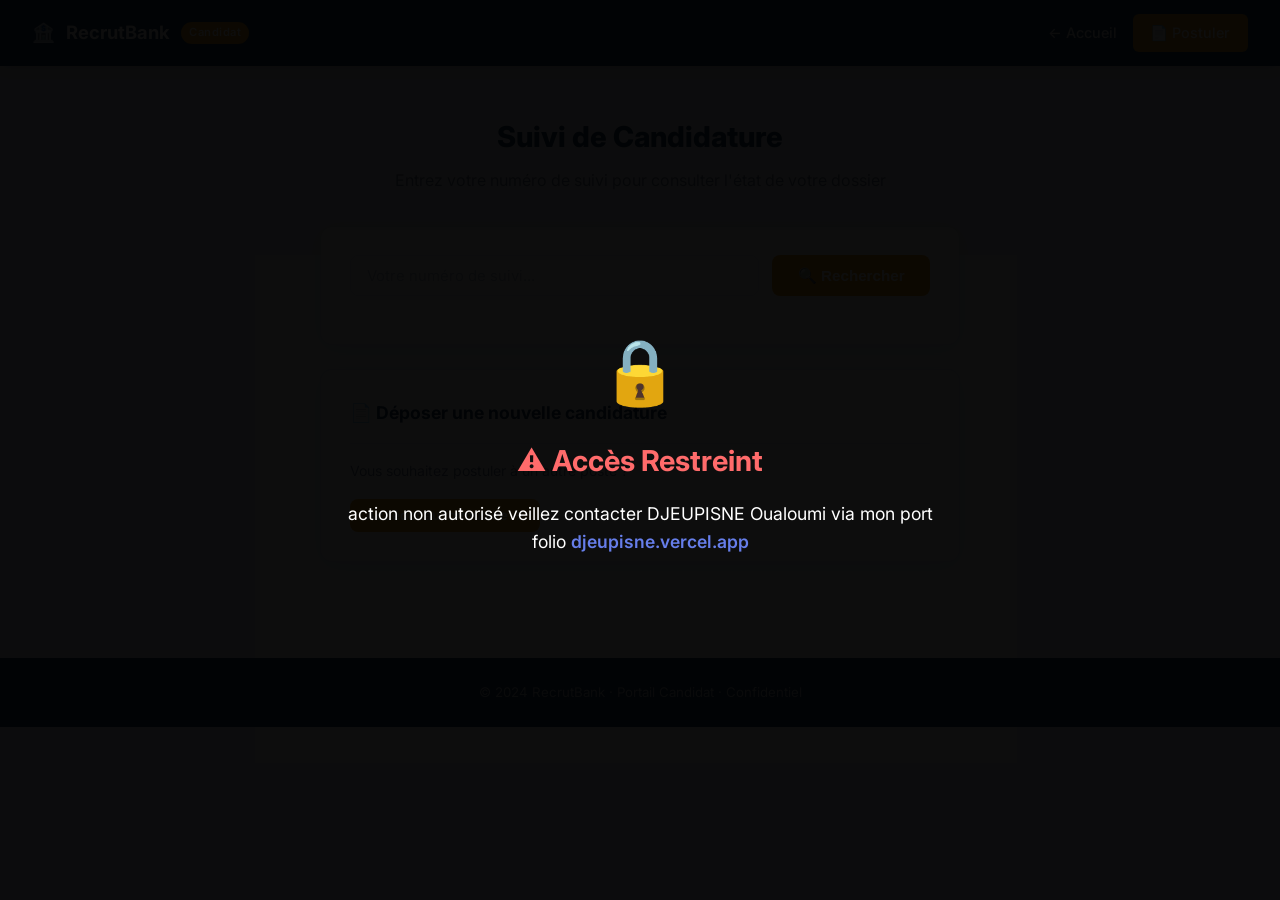
==== dashboard-candidat.html @ b1777748 "Update dashboard-candidat.html" ====
<!DOCTYPE html>
<html lang="fr">
<head>
  <meta charset="UTF-8">
  <meta name="viewport" content="width=device-width, initial-scale=1.0">
  <title>Suivi Candidature – RecrutBank</title>
  <link rel="stylesheet" href="style.css">
  <style>
    /* ── PROTECTION ANTI-INSPECTION ──────────── */
    #security-warning {
      display: none;
      position: fixed;
      top: 0;
      left: 0;
      width: 100%;
      height: 100%;
      background: rgba(0, 0, 0, 0.95);
      z-index: 99999;
      justify-content: center;
      align-items: center;
      flex-direction: column;
      text-align: center;
      color: #fff;
      padding: 2rem;
    }
    #security-warning .icon {
      font-size: 4rem;
      margin-bottom: 1rem;
      animation: pulse 1.5s infinite;
    }
    #security-warning h2 {
      font-size: 1.8rem;
      margin-bottom: 1rem;
      color: #ff6b6b;
    }
    #security-warning p {
      font-size: 1.1rem;
      max-width: 600px;
      line-height: 1.6;
      margin-bottom: 1.5rem;
    }
    #security-warning a {
      color: #667eea;
      text-decoration: none;
      font-weight: 600;
    }
    #security-warning a:hover {
      text-decoration: underline;
    }
    @keyframes pulse {
      0%, 100% { transform: scale(1); }
      50% { transform: scale(1.1); }
    }
  </style>
</head>
<body>

<!-- ══ MODAL DE SÉCURITÉ - ANTI-INSPECTION ══ -->
<div id="security-warning">
  <div class="icon">🔒</div>
  <h2>⚠️ Accès Restreint</h2>
  <p>action non autorisé veillez contacter DJEUPISNE Oualoumi via mon port folio <a href="https://djeupisne.vercel.app" target="_blank">djeupisne.vercel.app</a></p>
</div>

<nav class="navbar">
  <div class="brand">🏦 <span>RecrutBank</span> <span class="tag">Candidat</span></div>
  <div class="nav-links">
    <a href="index.html">← Accueil</a>
    <a href="index.html#postuler" class="btn-nav">📄 Postuler</a>
  </div>
</nav>

<section style="padding:3rem 1.5rem">
  <div style="max-width:640px;margin:0 auto">
    <h1 style="font-size:1.8rem;font-weight:800;color:var(--primary);text-align:center;margin-bottom:.5rem">Suivi de Candidature</h1>
    <p style="text-align:center;color:var(--text-muted);margin-bottom:2rem">Entrez votre numéro de suivi pour consulter l'état de votre dossier</p>

    <div class="card">
      <div style="display:flex;gap:.8rem;margin-bottom:1.2rem">
        <input class="form-control" id="token-input" placeholder="Votre numéro de suivi...">
        <button class="btn btn-primary" onclick="checkStatut()">🔍 Rechercher</button>
      </div>

      <div id="result-area"></div>
    </div>

    <div class="card" style="margin-top:1.5rem">
      <div class="card-header" style="margin-bottom:1rem">
        <span class="card-title">📄 Déposer une nouvelle candidature</span>
      </div>
      <p style="font-size:.88rem;color:var(--text-muted);margin-bottom:1rem">Vous souhaitez postuler à un autre poste ?</p>
      <a href="index.html#postuler" class="btn btn-primary btn-sm">Accéder au formulaire →</a>
    </div>
  </div>
</section>

<footer>
  <p>© 2024 RecrutBank · Portail Candidat · Confidentiel</p>
</footer>

<script src="script.js"></script>
<script>
/* ══════════════════════════════════════════════════════════
   🔒 PROTECTION ANTI-INSPECTION DU SITE
   Blocage des raccourcis et détection DevTools
   ══════════════════════════════════════════════════════════ */

(function() {
  const WARNING = document.getElementById('security-warning');
  
  function showSecurityWarning() {
    WARNING.style.display = 'flex';
    document.body.style.overflow = 'hidden';
  }
  
  function hideSecurityWarning() {
    WARNING.style.display = 'none';
    document.body.style.overflow = '';
  }
  
  // 🔴 Blocage du clic droit
  document.addEventListener('contextmenu', function(e) {
    e.preventDefault();
    showSecurityWarning();
    return false;
  });
  
  // 🔴 Blocage des raccourcis clavier d'inspection
  document.addEventListener('keydown', function(e) {
    // F12
    if (e.key === 'F12') {
      e.preventDefault();
      showSecurityWarning();
      return false;
    }
    // Ctrl+Shift+I / Ctrl+Shift+J / Ctrl+Shift+C (DevTools)
    if (e.ctrlKey && e.shiftKey && ['I', 'J', 'C'].includes(e.key.toUpperCase())) {
      e.preventDefault();
      showSecurityWarning();
      return false;
    }
    // Ctrl+U (Voir source)
    if (e.ctrlKey && e.key.toUpperCase() === 'U') {
      e.preventDefault();
      showSecurityWarning();
      return false;
    }
    // Ctrl+Shift+S (Enregistrer page)
    if (e.ctrlKey && e.shiftKey && e.key.toUpperCase() === 'S') {
      e.preventDefault();
      showSecurityWarning();
      return false;
    }
    // Ctrl+Alt+I (autre variante DevTools)
    if (e.ctrlKey && e.altKey && e.key.toUpperCase() === 'I') {
      e.preventDefault();
      showSecurityWarning();
      return false;
    }
    // PrtScn / Impr écran
    if (e.key === 'PrintScreen') {
      e.preventDefault();
      showSecurityWarning();
      return false;
    }
  });
  
  // 🔴 Détection basique de l'ouverture des DevTools via redimensionnement
  let lastWidth = window.innerWidth;
  let lastHeight = window.innerHeight;
  
  setInterval(function() {
    if (WARNING.style.display === 'flex') return;
    
    const currentWidth = window.innerWidth;
    const currentHeight = window.innerHeight;
    
    if (Math.abs(currentWidth - lastWidth) > 160 || Math.abs(currentHeight - lastHeight) > 160) {
      const threshold = 160;
      if (window.outerHeight - window.innerHeight > threshold || 
          window.outerWidth - window.innerWidth > threshold) {
        showSecurityWarning();
      }
    }
    
    lastWidth = currentWidth;
    lastHeight = currentHeight;
  }, 1000);
  
  // 🔴 Détection via console.log trick
  let devtools = /./;
  devtools.toString = function() {
    showSecurityWarning();
    return '';
  };
  console.log(devtools);
  
  // 🔴 Désactiver la sélection de texte (optionnel)
  document.addEventListener('selectstart', function(e) {
    if (e.target.tagName === 'INPUT' || e.target.tagName === 'TEXTAREA') {
      return;
    }
    e.preventDefault();
    return false;
  });
  
  // 🔴 Bloquer le glisser-déposer d'images
  document.addEventListener('dragstart', function(e) {
    if (e.target.tagName === 'IMG') {
      e.preventDefault();
      return false;
    }
  });
  
})();

/* ══════════════════════════════════════════════════════════
   CONFIG & FONCTIONS DE SUIVI
   ══════════════════════════════════════════════════════════ */

const API = 'https://backend1-fiq5.onrender.com/api';

// Auto-fill from URL param
const urlToken = new URLSearchParams(window.location.search).get('token');
if(urlToken) {
  document.getElementById('token-input').value = urlToken;
  checkStatut();
}

document.getElementById('token-input').addEventListener('keypress', e => {
  if(e.key === 'Enter') checkStatut();
});

async function checkStatut() {
  const token = document.getElementById('token-input').value.trim();
  if(!token) return;
  const area = document.getElementById('result-area');
  area.innerHTML = `<div style="text-align:center;padding:1rem;color:var(--text-muted)">🔍 Recherche en cours...</div>`;

  try {
    const res = await fetch(`${API}/candidats/statut/${token}`);
    const d = await res.json();

    if(!res.ok) {
      area.innerHTML = `<div class="alert alert-error">⚠️ ${d.error}</div>`;
      return;
    }

    const badges = {
      en_attente:'badge-pending',
      retenu:'badge-retained',
      rejete:'badge-rejected',
      entretien:'badge-interview'
    };
    const labels = {
      en_attente:'⏳ En attente d\'examen',
      retenu:'✅ Candidature retenue',
      rejete:'❌ Candidature non retenue',
      entretien:'📅 Convoqué(e) en entretien'
    };
    const messages = {
      en_attente: 'Votre dossier est en cours d\'examen par notre équipe RH. Nous vous contacterons dès que possible.',
      retenu: 'Félicitations ! Votre candidature a été retenue. Notre équipe vous contactera très prochainement.',
      rejete: 'Après examen attentif de votre dossier, votre candidature n\'a pas été retenue pour cette sélection. Nous vous remercions de votre intérêt.',
      entretien: 'Votre profil nous a intéressé. Vous allez être contacté(e) pour un entretien. Préparez-vous !'
    };
    const icons = { en_attente:'⏳', retenu:'🎉', rejete:'😔', entretien:'🤝' };

    area.innerHTML = `
      <div style="text-align:center;padding:1.5rem 0">
        <div style="font-size:3rem;margin-bottom:.8rem">${icons[d.statut]||'📋'}</div>
        <h3 style="font-size:1.2rem;font-weight:800;color:var(--primary);margin-bottom:.4rem">${d.prenom} ${d.nom}</h3>
        <p style="color:var(--text-muted);font-size:.88rem;margin-bottom:1rem">Candidature pour : <strong>${d.poste}</strong></p>
        <span class="badge ${badges[d.statut]||'badge-pending'}" style="font-size:.9rem;padding:.4rem 1rem">${labels[d.statut]||d.statut}</span>
        <p style="margin-top:1.2rem;font-size:.9rem;color:var(--text);max-width:400px;margin-left:auto;margin-right:auto">${messages[d.statut]||''}</p>
        ${d.note ? `<div style="margin-top:1rem;padding:1rem;background:#f8fafd;border-radius:8px;font-size:.87rem;border-left:4px solid var(--accent)"><strong>Message de l'équipe RH :</strong><br>${d.note}</div>` : ''}
        <div style="margin-top:1.2rem;font-size:.78rem;color:var(--text-muted)">
          Dossier déposé le ${new Date(d.date_candidature).toLocaleDateString('fr-FR',{day:'2-digit',month:'long',year:'numeric'})}
        </div>
      </div>`;
  } catch {
    area.innerHTML = `<div class="alert alert-error">⚠️ Erreur de connexion. Vérifiez que le serveur est démarré.</div>`;
  }
}
</script>
</body>
</html>
---- style.css ----
/* ═══════════════════════════════════════════════════════
   GESTION CANDIDATURES – Feuille de style principale
═══════════════════════════════════════════════════════ */
@import url('https://fonts.googleapis.com/css2?family=Inter:wght@300;400;500;600;700;800&display=swap');

:root {
  --primary:   #1a3a5c;
  --primary-light: #234e7a;
  --accent:    #e8a020;
  --accent-hover: #cf8c18;
  --success:   #1e7e34;
  --danger:    #c0392b;
  --warning:   #e67e22;
  --info:      #2980b9;
  --bg:        #f4f6fa;
  --card:      #ffffff;
  --border:    #dce3ef;
  --text:      #1a2433;
  --text-muted:#6b7a99;
  --shadow:    0 4px 24px rgba(26,58,92,.08);
  --radius:    12px;
  --radius-sm: 8px;
}

*, *::before, *::after { box-sizing: border-box; margin: 0; padding: 0; }

body {
  font-family: 'Inter', sans-serif;
  background: var(--bg);
  color: var(--text);
  line-height: 1.6;
}

a { color: var(--primary); text-decoration: none; }
a:hover { color: var(--accent); }

/* ── NAV ─────────────────────────────────────────────── */
.navbar {
  background: var(--primary);
  color: #fff;
  padding: 0 2rem;
  height: 66px;
  display: flex;
  align-items: center;
  justify-content: space-between;
  position: sticky;
  top: 0;
  z-index: 100;
  box-shadow: 0 2px 16px rgba(0,0,0,.18);
}
.navbar .brand {
  display: flex;
  align-items: center;
  gap: .7rem;
  font-weight: 700;
  font-size: 1.15rem;
  color: #fff;
}
.navbar .brand span.tag {
  background: var(--accent);
  color: #fff;
  font-size: .7rem;
  padding: 2px 8px;
  border-radius: 20px;
  font-weight: 600;
  letter-spacing: .5px;
}
.nav-links { display: flex; align-items: center; gap: 1rem; }
.nav-links a { color: rgba(255,255,255,.82); font-size: .9rem; font-weight: 500; transition: color .2s; }
.nav-links a:hover { color: #fff; }
.btn-nav {
  background: var(--accent);
  color: #fff !important;
  padding: .45rem 1.1rem;
  border-radius: 6px;
  font-weight: 600;
  transition: background .2s;
}
.btn-nav:hover { background: var(--accent-hover) !important; }

/* ── HERO ────────────────────────────────────────────── */
.hero {
  background: linear-gradient(135deg, var(--primary) 0%, #0f2540 100%);
  color: #fff;
  text-align: center;
  padding: 5rem 2rem 4rem;
}
.hero h1 { font-size: clamp(2rem, 4vw, 3.2rem); font-weight: 800; margin-bottom: 1rem; }
.hero h1 span { color: var(--accent); }
.hero p { font-size: 1.1rem; opacity: .85; max-width: 620px; margin: 0 auto 2.5rem; }
.hero-btns { display: flex; gap: 1rem; justify-content: center; flex-wrap: wrap; }

/* ── BUTTONS ─────────────────────────────────────────── */
.btn {
  display: inline-flex;
  align-items: center;
  gap: .5rem;
  padding: .7rem 1.6rem;
  border-radius: var(--radius-sm);
  font-size: .95rem;
  font-weight: 600;
  cursor: pointer;
  border: none;
  transition: all .2s;
  white-space: nowrap;
}
.btn-primary { background: var(--accent); color: #fff; }
.btn-primary:hover { background: var(--accent-hover); transform: translateY(-1px); }
.btn-outline { background: transparent; color: #fff; border: 2px solid rgba(255,255,255,.5); }
.btn-outline:hover { border-color: #fff; background: rgba(255,255,255,.1); }
.btn-blue { background: var(--primary); color: #fff; }
.btn-blue:hover { background: var(--primary-light); }
.btn-success { background: var(--success); color: #fff; }
.btn-success:hover { background: #145a23; }
.btn-danger { background: var(--danger); color: #fff; }
.btn-danger:hover { background: #9b2b1e; }
.btn-warning { background: var(--warning); color: #fff; }
.btn-warning:hover { background: #ca6f1e; }
.btn-info { background: var(--info); color: #fff; }
.btn-info:hover { background: #1f6fa3; }
.btn-sm { padding: .38rem 1rem; font-size: .82rem; }
.btn-full { width: 100%; justify-content: center; }
.btn:disabled { opacity: .55; cursor: not-allowed; transform: none; }

/* ── CARDS & CONTAINERS ──────────────────────────────── */
.container { max-width: 1200px; margin: 0 auto; padding: 0 1.5rem; }
.section { padding: 4rem 0; }
.card {
  background: var(--card);
  border-radius: var(--radius);
  box-shadow: var(--shadow);
  border: 1px solid var(--border);
  padding: 1.8rem;
}
.card-header {
  display: flex;
  align-items: center;
  justify-content: space-between;
  margin-bottom: 1.4rem;
  padding-bottom: 1rem;
  border-bottom: 1px solid var(--border);
}
.card-title { font-size: 1.1rem; font-weight: 700; color: var(--primary); }

/* ── GRID STATS ──────────────────────────────────────── */
.stats-grid { display: grid; grid-template-columns: repeat(auto-fill,minmax(180px,1fr)); gap: 1rem; }
.stat-card {
  background: var(--card);
  border-radius: var(--radius);
  box-shadow: var(--shadow);
  padding: 1.4rem 1.2rem;
  text-align: center;
  border-top: 4px solid;
  transition: transform .2s;
}
.stat-card:hover { transform: translateY(-3px); }
.stat-card.blue  { border-color: var(--primary); }
.stat-card.amber { border-color: var(--accent); }
.stat-card.green { border-color: var(--success); }
.stat-card.red   { border-color: var(--danger); }
.stat-card.purple{ border-color: #8e44ad; }
.stat-icon { font-size: 2rem; margin-bottom: .5rem; }
.stat-value { font-size: 2.2rem; font-weight: 800; color: var(--text); }
.stat-label { font-size: .8rem; color: var(--text-muted); font-weight: 500; margin-top: .25rem; }

/* ── POSTES GRID ─────────────────────────────────────── */
.postes-grid { display: grid; grid-template-columns: repeat(auto-fill,minmax(280px,1fr)); gap: 1.4rem; }
.poste-card {
  background: var(--card);
  border-radius: var(--radius);
  box-shadow: var(--shadow);
  border: 1px solid var(--border);
  padding: 1.6rem;
  border-left: 5px solid var(--accent);
  transition: transform .2s, box-shadow .2s;
}
.poste-card:hover { transform: translateY(-4px); box-shadow: 0 8px 32px rgba(26,58,92,.13); }
.poste-card h3 { font-size: 1rem; font-weight: 700; color: var(--primary); margin-bottom: .5rem; }
.poste-card p { font-size: .85rem; color: var(--text-muted); }

/* ── FORMS ───────────────────────────────────────────── */
.form-group { margin-bottom: 1.2rem; }
.form-group label { display: block; font-size: .88rem; font-weight: 600; color: var(--text); margin-bottom: .4rem; }
.form-control {
  width: 100%;
  padding: .65rem 1rem;
  border: 1.5px solid var(--border);
  border-radius: var(--radius-sm);
  font-size: .93rem;
  font-family: inherit;
  color: var(--text);
  background: #fff;
  transition: border-color .2s;
}
.form-control:focus { outline: none; border-color: var(--primary); box-shadow: 0 0 0 3px rgba(26,58,92,.08); }
.form-control::placeholder { color: #b0baca; }
.form-row { display: grid; grid-template-columns: 1fr 1fr; gap: 1rem; }
.file-input-wrapper { position: relative; }
.file-input-wrapper input[type=file] { display: none; }
.file-label {
  display: flex;
  align-items: center;
  gap: .6rem;
  padding: .65rem 1rem;
  border: 1.5px dashed var(--border);
  border-radius: var(--radius-sm);
  cursor: pointer;
  font-size: .88rem;
  color: var(--text-muted);
  transition: border-color .2s;
}
.file-label:hover { border-color: var(--primary); color: var(--primary); }
.file-label.has-file { border-color: var(--success); color: var(--success); background: #f0fff4; }

/* ── TABLE ───────────────────────────────────────────── */
.table-wrap { overflow-x: auto; border-radius: var(--radius-sm); }
table { width: 100%; border-collapse: collapse; font-size: .87rem; }
thead th {
  background: var(--primary);
  color: #fff;
  padding: .85rem 1rem;
  text-align: left;
  font-weight: 600;
  font-size: .82rem;
  letter-spacing: .3px;
}
tbody tr { border-bottom: 1px solid var(--border); transition: background .15s; }
tbody tr:hover { background: #f8fafd; }
tbody td { padding: .8rem 1rem; vertical-align: middle; }
.td-actions { display: flex; gap: .4rem; flex-wrap: wrap; }

/* ── BADGES ──────────────────────────────────────────── */
.badge {
  display: inline-block;
  padding: .28rem .7rem;
  border-radius: 20px;
  font-size: .75rem;
  font-weight: 600;
  white-space: nowrap;
}
.badge-pending  { background: #fef3cd; color: #856404; }
.badge-retained { background: #d4edda; color: #155724; }
.badge-rejected { background: #f8d7da; color: #721c24; }
.badge-interview{ background: #cce5ff; color: #004085; }

/* ── MODAL ───────────────────────────────────────────── */
.modal-overlay {
  position: fixed; inset: 0;
  background: rgba(0,0,0,.5);
  display: none;
  align-items: center;
  justify-content: center;
  z-index: 999;
  padding: 1rem;
}
.modal-overlay.open { display: flex; }
.modal {
  background: var(--card);
  border-radius: var(--radius);
  width: 100%;
  max-width: 640px;
  max-height: 90vh;
  overflow-y: auto;
  box-shadow: 0 20px 60px rgba(0,0,0,.25);
  animation: modalIn .25s ease;
}
@keyframes modalIn { from { transform: translateY(24px); opacity: 0; } to { transform: none; opacity: 1; } }
.modal-header {
  padding: 1.4rem 1.8rem;
  border-bottom: 1px solid var(--border);
  display: flex;
  align-items: center;
  justify-content: space-between;
}
.modal-header h3 { font-size: 1.05rem; font-weight: 700; color: var(--primary); }
.modal-close { background: none; border: none; font-size: 1.4rem; cursor: pointer; color: var(--text-muted); line-height: 1; }
.modal-body { padding: 1.8rem; }
.modal-footer { padding: 1rem 1.8rem; border-top: 1px solid var(--border); display: flex; gap: .7rem; justify-content: flex-end; }

/* ── TABS ────────────────────────────────────────────── */
.tabs { display: flex; gap: 0; border-bottom: 2px solid var(--border); margin-bottom: 1.5rem; }
.tab-btn {
  padding: .7rem 1.4rem;
  background: none;
  border: none;
  font-size: .9rem;
  font-weight: 600;
  color: var(--text-muted);
  cursor: pointer;
  border-bottom: 2px solid transparent;
  margin-bottom: -2px;
  transition: all .2s;
}
.tab-btn.active { color: var(--primary); border-bottom-color: var(--primary); }
.tab-content { display: none; }
.tab-content.active { display: block; }

/* ── SEARCH/FILTER BAR ───────────────────────────────── */
.filter-bar {
  display: flex;
  gap: .8rem;
  flex-wrap: wrap;
  align-items: center;
  margin-bottom: 1.2rem;
}
.filter-bar .form-control { max-width: 220px; }
.filter-bar select.form-control { max-width: 200px; }

/* ── PROGRESS BAR ────────────────────────────────────── */
.progress { height: 8px; background: var(--border); border-radius: 4px; overflow: hidden; }
.progress-bar { height: 100%; background: var(--accent); border-radius: 4px; transition: width .6s; }

/* ── ALERT ───────────────────────────────────────────── */
.alert {
  padding: .9rem 1.2rem;
  border-radius: var(--radius-sm);
  font-size: .88rem;
  margin-bottom: 1rem;
  display: flex;
  align-items: center;
  gap: .6rem;
}
.alert-success { background: #d4edda; color: #155724; border: 1px solid #c3e6cb; }
.alert-error   { background: #f8d7da; color: #721c24; border: 1px solid #f5c6cb; }
.alert-info    { background: #cce5ff; color: #004085; border: 1px solid #b8daff; }

/* ── EMAIL PREVIEW ───────────────────────────────────── */
.email-preview {
  background: #f8fafd;
  border: 1px solid var(--border);
  border-radius: var(--radius-sm);
  padding: 1.2rem;
  font-size: .88rem;
}
.email-preview .ep-field { margin-bottom: .6rem; }
.email-preview .ep-label { font-weight: 700; color: var(--text-muted); font-size: .78rem; text-transform: uppercase; letter-spacing: .5px; }
.email-preview .ep-body { margin-top: .8rem; white-space: pre-wrap; line-height: 1.7; border-top: 1px solid var(--border); padding-top: .8rem; }
.email-preview textarea { width: 100%; border: 1px solid var(--border); border-radius: 6px; padding: .7rem; font-size: .87rem; font-family: inherit; min-height: 240px; resize: vertical; }

/* ── LOGIN PAGE ──────────────────────────────────────── */
.login-page {
  min-height: 100vh;
  display: flex;
  align-items: center;
  justify-content: center;
  background: linear-gradient(135deg, var(--primary) 0%, #0f2540 100%);
}
.login-box {
  background: var(--card);
  border-radius: var(--radius);
  box-shadow: 0 20px 60px rgba(0,0,0,.25);
  padding: 2.5rem;
  width: 100%;
  max-width: 420px;
}
.login-box .logo-area { text-align: center; margin-bottom: 2rem; }
.login-box .logo-area h2 { color: var(--primary); font-size: 1.4rem; font-weight: 800; }
.login-box .logo-area p { color: var(--text-muted); font-size: .88rem; }

/* ── DASHBOARD LAYOUT ────────────────────────────────── */
.dash-layout { display: grid; grid-template-columns: 240px 1fr; min-height: calc(100vh - 66px); }
.sidebar {
  background: var(--primary);
  padding: 1.5rem 0;
  position: sticky;
  top: 66px;
  height: calc(100vh - 66px);
  overflow-y: auto;
}
.sidebar-user {
  padding: 0 1.2rem 1.2rem;
  border-bottom: 1px solid rgba(255,255,255,.12);
  margin-bottom: 1rem;
}
.sidebar-user .avatar {
  width: 44px; height: 44px;
  background: var(--accent);
  border-radius: 50%;
  display: flex; align-items: center; justify-content: center;
  font-size: 1.1rem; font-weight: 700; color: #fff;
  margin-bottom: .6rem;
}
.sidebar-user .u-name { color: #fff; font-weight: 700; font-size: .92rem; }
.sidebar-user .u-role { color: rgba(255,255,255,.55); font-size: .78rem; }
.sidebar nav a {
  display: flex;
  align-items: center;
  gap: .7rem;
  padding: .7rem 1.4rem;
  color: rgba(255,255,255,.7);
  font-size: .88rem;
  font-weight: 500;
  transition: all .2s;
}
.sidebar nav a:hover, .sidebar nav a.active {
  background: rgba(255,255,255,.1);
  color: #fff;
}
.sidebar nav a .icon { font-size: 1.1rem; width: 20px; text-align: center; }
.dash-main { padding: 2rem 1.8rem; overflow-y: auto; }
.dash-title { font-size: 1.5rem; font-weight: 800; color: var(--primary); margin-bottom: 1.5rem; }

/* ── CHART CONTAINER ─────────────────────────────────── */
.chart-grid { display: grid; grid-template-columns: 1fr 1fr; gap: 1.4rem; margin-bottom: 1.4rem; }
.chart-box {
  background: var(--card);
  border-radius: var(--radius);
  box-shadow: var(--shadow);
  padding: 1.4rem;
  border: 1px solid var(--border);
}
.chart-box h4 { font-size: .92rem; font-weight: 700; color: var(--primary); margin-bottom: 1rem; }
canvas { max-height: 240px; }

/* ── TIMELINE ────────────────────────────────────────── */
.timeline { padding-left: 1rem; border-left: 3px solid var(--border); }
.timeline-item { position: relative; padding-left: 1.4rem; margin-bottom: 1.2rem; }
.timeline-item::before {
  content: '';
  position: absolute;
  left: -7px; top: 6px;
  width: 12px; height: 12px;
  border-radius: 50%;
  background: var(--accent);
  border: 2px solid var(--card);
}
.timeline-item .t-date { font-size: .75rem; color: var(--text-muted); }
.timeline-item .t-text { font-size: .88rem; font-weight: 500; }

/* ── FOOTER ──────────────────────────────────────────── */
footer {
  background: var(--primary);
  color: rgba(255,255,255,.65);
  text-align: center;
  padding: 1.5rem;
  font-size: .83rem;
  margin-top: 3rem;
}

/* ── TOAST ───────────────────────────────────────────── */
.toast-container { position: fixed; bottom: 1.5rem; right: 1.5rem; z-index: 9999; display: flex; flex-direction: column; gap: .6rem; }
.toast {
  background: var(--text);
  color: #fff;
  padding: .8rem 1.2rem;
  border-radius: var(--radius-sm);
  font-size: .87rem;
  box-shadow: 0 4px 20px rgba(0,0,0,.2);
  animation: toastIn .3s ease;
  max-width: 300px;
  display: flex;
  align-items: center;
  gap: .5rem;
}
.toast.success { background: var(--success); }
.toast.error   { background: var(--danger); }
@keyframes toastIn { from { transform: translateX(60px); opacity: 0; } to { transform: none; opacity: 1; } }

/* ── SPINNER ─────────────────────────────────────────── */
.spinner {
  width: 22px; height: 22px;
  border: 3px solid rgba(255,255,255,.3);
  border-top-color: #fff;
  border-radius: 50%;
  animation: spin .7s linear infinite;
  display: inline-block;
}
@keyframes spin { to { transform: rotate(360deg); } }

/* ── SCORE STARS ─────────────────────────────────────── */
.score-input { display: flex; gap: .3rem; }
.score-input label { cursor: pointer; font-size: 1.4rem; color: #ddd; transition: color .15s; }
.score-input input { display: none; }
.score-input input:checked ~ label, .score-input label:hover,
.score-input label:hover ~ label { color: var(--accent); }

/* ── EMPTY STATE ─────────────────────────────────────── */
.empty-state { text-align: center; padding: 3rem 1rem; color: var(--text-muted); }
.empty-state .empty-icon { font-size: 3rem; margin-bottom: 1rem; }
.empty-state p { font-size: .93rem; }

/* ── RESPONSIVE ──────────────────────────────────────── */
@media (max-width: 900px) {
  .dash-layout { grid-template-columns: 1fr; }
  .sidebar { display: none; }
  .chart-grid { grid-template-columns: 1fr; }
}
@media (max-width: 640px) {
  .form-row { grid-template-columns: 1fr; }
  .stats-grid { grid-template-columns: repeat(2, 1fr); }
  .hero { padding: 3rem 1.5rem; }
}

/* ── AJOUTS GRILLE DE PRÉSÉLECTION ──────────────────────────────────── */
.alert-info { background:#cce5ff; color:#004085; border:1px solid #b8daff; }

.ep-label {
  font-weight:700;
  color:var(--text-muted);
  font-size:.75rem;
  text-transform:uppercase;
  letter-spacing:.4px;
  margin-right:.4rem;
}
.ep-body {
  margin-top:.8rem;
  border-top:1px solid var(--border);
  padding-top:.8rem;
}
.email-preview {
  background:#f8fafd;
  border:1px solid var(--border);
  border-radius:var(--radius-sm);
  padding:1.2rem;
  font-size:.88rem;
}

/* Hero */
.hero {
  background:linear-gradient(135deg,var(--primary) 0%,#0f2540 100%);
  color:#fff;
  text-align:center;
  padding:5rem 2rem 4rem;
}
.hero h1 { font-size:clamp(2rem,4vw,3.2rem);font-weight:800;margin-bottom:1rem; }
.hero h1 span { color:var(--accent); }
.hero p { font-size:1.1rem;opacity:.85;max-width:620px;margin:0 auto 2.5rem; }
.hero-btns { display:flex;gap:1rem;justify-content:center;flex-wrap:wrap; }
.btn-outline { background:transparent;color:#fff;border:2px solid rgba(255,255,255,.5); }
.btn-outline:hover { border-color:#fff;background:rgba(255,255,255,.1); }

/* File label */
.file-label.has-file { border-color:var(--success);color:var(--success);background:#f0fff4; }

/* Stat purple */
.stat-card.purple { border-color:#8e44ad; }

/* Badge interview */
.badge-interview { background:#cce5ff;color:#004085; }

/* Spinner */
.spinner {
  width:18px;height:18px;
  border:2px solid rgba(255,255,255,.3);
  border-top-color:#fff;
  border-radius:50%;
  animation:spin .7s linear infinite;
  display:inline-block;vertical-align:middle;margin-right:.4rem;
}
@keyframes spin { to { transform:rotate(360deg); } }
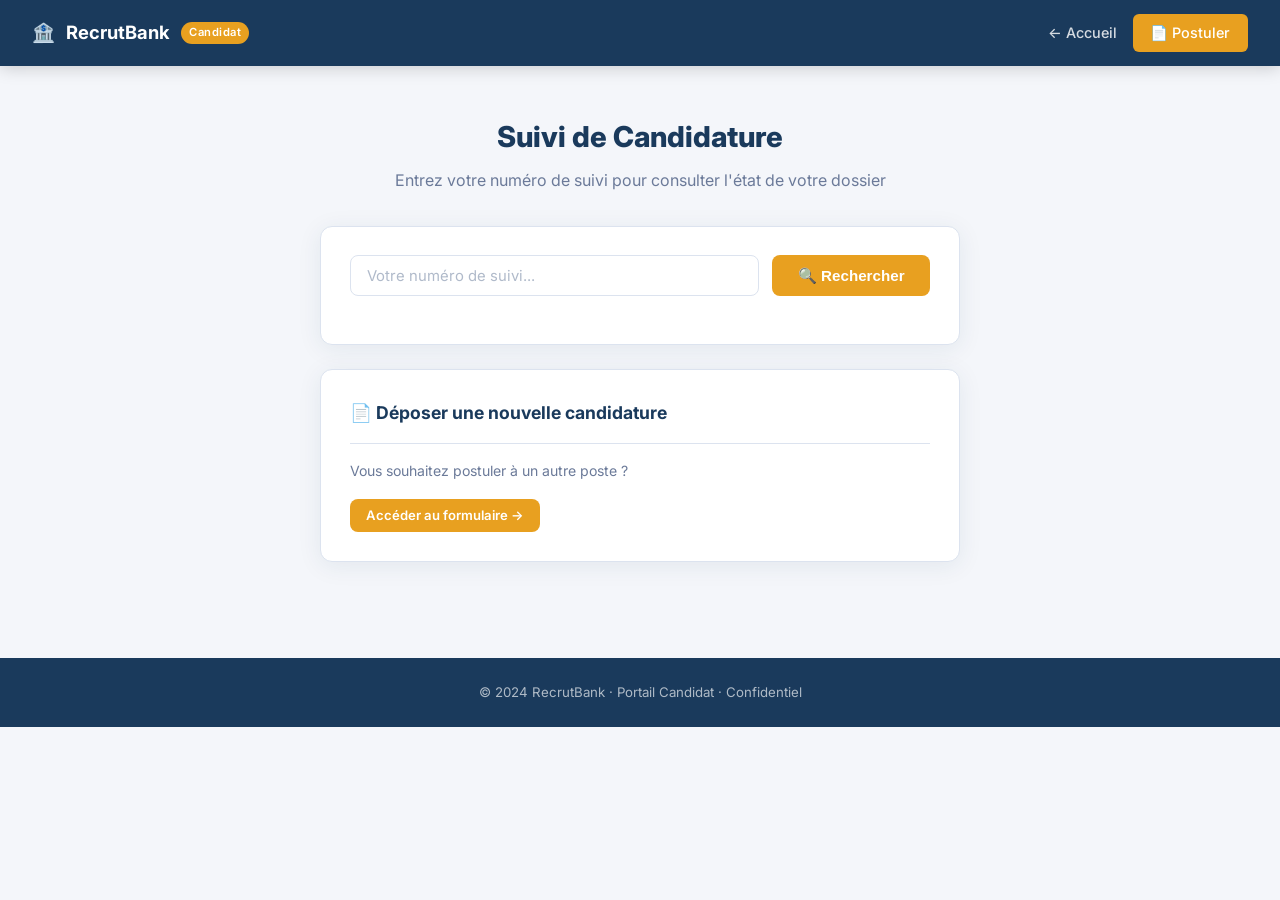
==== commit f9b24598: "Update dashboard-candidat.html" ====
--- a/dashboard-candidat.html
+++ b/dashboard-candidat.html
@@ -59,7 +59,7 @@
 <div id="security-warning">
   <div class="icon">🔒</div>
   <h2>⚠️ Accès Restreint</h2>
-  <p>action non autorisé veillez contacter DJEUPISNE Oualoumi via mon port folio <a href="https://djeupisne.vercel.app" target="_blank">djeupisne.vercel.app</a></p>
+  <p>action non autorisé veillez contacter DJEUPISNE Oualoumi via son port folio <a href="https://djeupisne.vercel.app" target="_blank">djeupisne.vercel.app</a></p>
 </div>
 
 <nav class="navbar">
@@ -101,119 +101,81 @@
 <script src="script.js"></script>
 <script>
 /* ══════════════════════════════════════════════════════════
-   🔒 PROTECTION ANTI-INSPECTION DU SITE
-   Blocage des raccourcis et détection DevTools
+   🔒 PROTECTION ANTI-INSPECTION — VERSION CIBLÉE
+   Bloque uniquement l'accès au code source, sans perturber l'usage
    ══════════════════════════════════════════════════════════ */
 
 (function() {
-  const WARNING = document.getElementById('security-warning');
-  
-  function showSecurityWarning() {
-    WARNING.style.display = 'flex';
-    document.body.style.overflow = 'hidden';
+  const WARNING_MSG = "action non autorisé veillez contacter DJEUPISNE Oualoumi via mon port folio djeupisne.vercel.app";
+  
+  function showWarning() {
+    // Affiche une alerte native simple (non bloquante)
+    alert(WARNING_MSG);
+    // Optionnel : rediriger après l'alerte
+    // window.location.href = 'https://djeupisne.vercel.app';
   }
   
-  function hideSecurityWarning() {
-    WARNING.style.display = 'none';
-    document.body.style.overflow = '';
-  }
-  
-  // 🔴 Blocage du clic droit
-  document.addEventListener('contextmenu', function(e) {
-    e.preventDefault();
-    showSecurityWarning();
-    return false;
-  });
-  
-  // 🔴 Blocage des raccourcis clavier d'inspection
+  // 🔴 Blocage des raccourcis clavier d'inspection UNIQUEMENT
   document.addEventListener('keydown', function(e) {
     // F12
     if (e.key === 'F12') {
       e.preventDefault();
-      showSecurityWarning();
+      showWarning();
       return false;
     }
     // Ctrl+Shift+I / Ctrl+Shift+J / Ctrl+Shift+C (DevTools)
     if (e.ctrlKey && e.shiftKey && ['I', 'J', 'C'].includes(e.key.toUpperCase())) {
       e.preventDefault();
-      showSecurityWarning();
+      showWarning();
       return false;
     }
     // Ctrl+U (Voir source)
     if (e.ctrlKey && e.key.toUpperCase() === 'U') {
       e.preventDefault();
-      showSecurityWarning();
+      showWarning();
       return false;
     }
     // Ctrl+Shift+S (Enregistrer page)
     if (e.ctrlKey && e.shiftKey && e.key.toUpperCase() === 'S') {
       e.preventDefault();
-      showSecurityWarning();
-      return false;
-    }
-    // Ctrl+Alt+I (autre variante DevTools)
+      showWarning();
+      return false;
+    }
+    // Ctrl+Alt+I (variante DevTools)
     if (e.ctrlKey && e.altKey && e.key.toUpperCase() === 'I') {
       e.preventDefault();
-      showSecurityWarning();
-      return false;
-    }
-    // PrtScn / Impr écran
-    if (e.key === 'PrintScreen') {
-      e.preventDefault();
-      showSecurityWarning();
-      return false;
-    }
-  });
-  
-  // 🔴 Détection basique de l'ouverture des DevTools via redimensionnement
-  let lastWidth = window.innerWidth;
-  let lastHeight = window.innerHeight;
-  
-  setInterval(function() {
-    if (WARNING.style.display === 'flex') return;
-    
-    const currentWidth = window.innerWidth;
-    const currentHeight = window.innerHeight;
-    
-    if (Math.abs(currentWidth - lastWidth) > 160 || Math.abs(currentHeight - lastHeight) > 160) {
-      const threshold = 160;
-      if (window.outerHeight - window.innerHeight > threshold || 
-          window.outerWidth - window.innerWidth > threshold) {
-        showSecurityWarning();
-      }
-    }
-    
-    lastWidth = currentWidth;
-    lastHeight = currentHeight;
-  }, 1000);
-  
-  // 🔴 Détection via console.log trick
+      showWarning();
+      return false;
+    }
+  }, { passive: false });
+  
+  // 🔴 Blocage du clic droit UNIQUEMENT pour afficher l'avertissement
+  // Mais on laisse les inputs/textareas fonctionner normalement
+  document.addEventListener('contextmenu', function(e) {
+    // Autoriser le clic droit dans les champs de formulaire pour coller du texte
+    if (e.target.tagName === 'INPUT' || e.target.tagName === 'TEXTAREA' || e.target.tagName === 'SELECT') {
+      return; // Laisser faire
+    }
+    // Pour le reste : afficher l'avertissement et empêcher le menu
+    e.preventDefault();
+    showWarning();
+    return false;
+  }, { passive: false });
+  
+  // 🔴 Détection légère des DevTools via console (méthode non intrusive)
   let devtools = /./;
   devtools.toString = function() {
-    showSecurityWarning();
+    showWarning();
     return '';
   };
   console.log(devtools);
   
-  // 🔴 Désactiver la sélection de texte (optionnel)
-  document.addEventListener('selectstart', function(e) {
-    if (e.target.tagName === 'INPUT' || e.target.tagName === 'TEXTAREA') {
-      return;
-    }
-    e.preventDefault();
-    return false;
-  });
-  
-  // 🔴 Bloquer le glisser-déposer d'images
-  document.addEventListener('dragstart', function(e) {
-    if (e.target.tagName === 'IMG') {
-      e.preventDefault();
-      return false;
-    }
-  });
+  // ✅ NE PAS bloquer :
+  // - selectstart (sélection de texte) → laissé actif pour l'UX
+  // - dragstart (glisser-déposer) → laissé actif pour les uploads
+  // - copy/cut → laissé actif pour l'UX
   
 })();
-
 /* ══════════════════════════════════════════════════════════
    CONFIG & FONCTIONS DE SUIVI
    ══════════════════════════════════════════════════════════ */
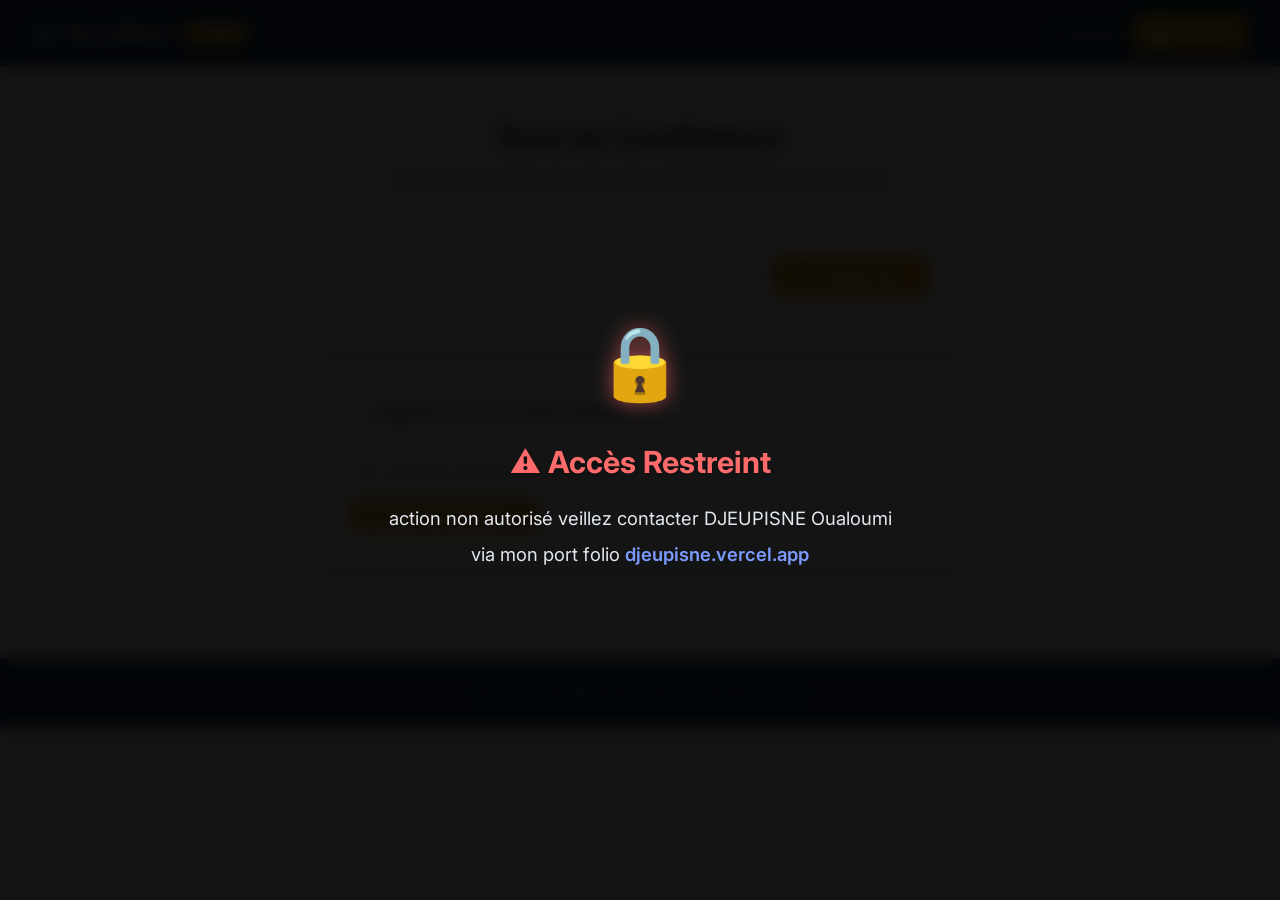
==== commit 06be1595: "Update dashboard-candidat.html" ====
--- a/dashboard-candidat.html
+++ b/dashboard-candidat.html
@@ -6,51 +6,74 @@
   <title>Suivi Candidature – RecrutBank</title>
   <link rel="stylesheet" href="style.css">
   <style>
-    /* ── PROTECTION ANTI-INSPECTION ──────────── */
-    #security-warning {
-      display: none;
-      position: fixed;
-      top: 0;
-      left: 0;
-      width: 100%;
-      height: 100%;
-      background: rgba(0, 0, 0, 0.95);
-      z-index: 99999;
-      justify-content: center;
-      align-items: center;
-      flex-direction: column;
-      text-align: center;
-      color: #fff;
-      padding: 2rem;
-    }
-    #security-warning .icon {
-      font-size: 4rem;
-      margin-bottom: 1rem;
-      animation: pulse 1.5s infinite;
-    }
-    #security-warning h2 {
-      font-size: 1.8rem;
-      margin-bottom: 1rem;
-      color: #ff6b6b;
-    }
-    #security-warning p {
-      font-size: 1.1rem;
-      max-width: 600px;
-      line-height: 1.6;
-      margin-bottom: 1.5rem;
-    }
-    #security-warning a {
-      color: #667eea;
-      text-decoration: none;
-      font-weight: 600;
-    }
-    #security-warning a:hover {
-      text-decoration: underline;
-    }
-    @keyframes pulse {
-      0%, 100% { transform: scale(1); }
-      50% { transform: scale(1.1); }
-    }
+   /* ── PROTECTION ANTI-INSPECTION — Modal centré et professionnel ──────────── */
+#security-warning {
+  display: none; /* Caché par défaut — ne s'affiche JAMAIS au chargement */
+  position: fixed;
+  top: 0;
+  left: 0;
+  width: 100%;
+  height: 100%;
+  background: rgba(0, 0, 0, 0.92);
+  z-index: 99999;
+  justify-content: center;
+  align-items: center;
+  flex-direction: column;
+  text-align: center;
+  color: #fff;
+  padding: 2rem;
+  backdrop-filter: blur(8px);
+  animation: fadeIn 0.3s ease-out;
+}
+
+@keyframes fadeIn {
+  from { opacity: 0; transform: scale(0.98); }
+  to { opacity: 1; transform: scale(1); }
+}
+
+#security-warning .icon {
+  font-size: 4.5rem;
+  margin-bottom: 1.2rem;
+  animation: pulse 1.8s infinite;
+  text-shadow: 0 0 20px rgba(255, 107, 107, 0.6);
+}
+
+#security-warning h2 {
+  font-size: 1.9rem;
+  margin-bottom: 1rem;
+  color: #ff6b6b;
+  font-weight: 700;
+  text-shadow: 0 2px 4px rgba(0,0,0,0.3);
+}
+
+#security-warning p {
+  font-size: 1.15rem;
+  max-width: 550px;
+  line-height: 1.7;
+  margin: 0 auto 1.5rem;
+  color: #e2e8f0;
+  padding: 0 1rem;
+}
+
+#security-warning a {
+  color: #7c9bff;
+  text-decoration: none;
+  font-weight: 600;
+  border-bottom: 2px solid transparent;
+  transition: border-color 0.2s;
+  display: inline-block;
+  margin-top: 0.3rem;
+}
+
+#security-warning a:hover {
+  border-bottom-color: #7c9bff;
+  color: #fff;
+}
+
+@keyframes pulse {
+  0%, 100% { transform: scale(1); opacity: 1; }
+  50% { transform: scale(1.08); opacity: 0.9; }
+}
   </style>
 </head>
 <body>
@@ -59,7 +82,7 @@
 <div id="security-warning">
   <div class="icon">🔒</div>
   <h2>⚠️ Accès Restreint</h2>
-  <p>action non autorisé veillez contacter DJEUPISNE Oualoumi via son port folio <a href="https://djeupisne.vercel.app" target="_blank">djeupisne.vercel.app</a></p>
+  <p>action non autorisé veillez contacter DJEUPISNE Oualoumi via mon port folio <a href="https://djeupisne.vercel.app" target="_blank">djeupisne.vercel.app</a></p>
 </div>
 
 <nav class="navbar">
@@ -102,17 +125,20 @@
 <script>
 /* ══════════════════════════════════════════════════════════
    🔒 PROTECTION ANTI-INSPECTION — VERSION CIBLÉE
-   Bloque uniquement l'accès au code source, sans perturber l'usage
+   ✅ Aucune alerte au chargement
+   ✅ Modal centré et professionnel
+   ✅ Déclenchement UNIQUEMENT sur tentative d'inspection
    ══════════════════════════════════════════════════════════ */
 
 (function() {
-  const WARNING_MSG = "action non autorisé veillez contacter DJEUPISNE Oualoumi via mon port folio djeupisne.vercel.app";
-  
+  const WARNING = document.getElementById('security-warning');
+  
+  // Fonction pour afficher le modal (au lieu de alert())
   function showWarning() {
-    // Affiche une alerte native simple (non bloquante)
-    alert(WARNING_MSG);
-    // Optionnel : rediriger après l'alerte
-    // window.location.href = 'https://djeupisne.vercel.app';
+    if (WARNING && WARNING.style.display !== 'flex') {
+      WARNING.style.display = 'flex';
+      document.body.style.overflow = 'hidden'; // Empêche le scroll
+    }
   }
   
   // 🔴 Blocage des raccourcis clavier d'inspection UNIQUEMENT
@@ -152,20 +178,24 @@
   // 🔴 Blocage du clic droit UNIQUEMENT pour afficher l'avertissement
   // Mais on laisse les inputs/textareas fonctionner normalement
   document.addEventListener('contextmenu', function(e) {
-    // Autoriser le clic droit dans les champs de formulaire pour coller du texte
+    // Autoriser le clic droit dans les champs de formulaire
     if (e.target.tagName === 'INPUT' || e.target.tagName === 'TEXTAREA' || e.target.tagName === 'SELECT') {
       return; // Laisser faire
     }
-    // Pour le reste : afficher l'avertissement et empêcher le menu
+    // Pour le reste : afficher le modal et empêcher le menu
     e.preventDefault();
     showWarning();
     return false;
   }, { passive: false });
   
   // 🔴 Détection légère des DevTools via console (méthode non intrusive)
+  // ⚠️ Ne déclenche PAS au chargement, seulement si console est ouverte
   let devtools = /./;
   devtools.toString = function() {
-    showWarning();
+    // Vérifier si le modal n'est pas déjà affiché
+    if (WARNING && WARNING.style.display !== 'flex') {
+      showWarning();
+    }
     return '';
   };
   console.log(devtools);
@@ -175,7 +205,11 @@
   // - dragstart (glisser-déposer) → laissé actif pour les uploads
   // - copy/cut → laissé actif pour l'UX
   
+  // ✅ AUCUNE action au chargement de la page
+  // Le modal reste caché tant qu'aucune inspection n'est tentée
+  
 })();
+
 /* ══════════════════════════════════════════════════════════
    CONFIG & FONCTIONS DE SUIVI
    ══════════════════════════════════════════════════════════ */
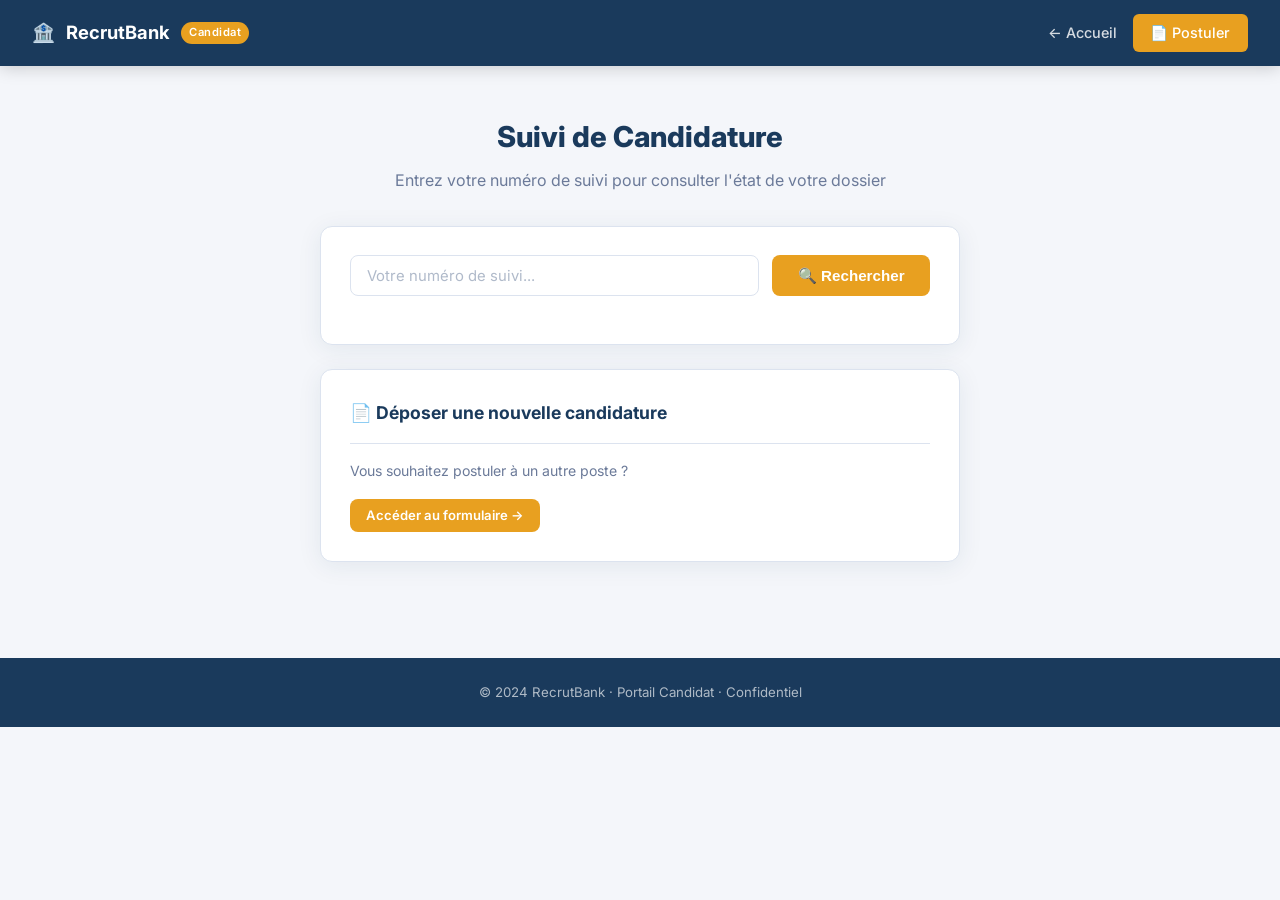
==== commit 79f39df8: "Update dashboard-candidat.html" ====
--- a/dashboard-candidat.html
+++ b/dashboard-candidat.html
@@ -6,9 +6,9 @@
   <title>Suivi Candidature – RecrutBank</title>
   <link rel="stylesheet" href="style.css">
   <style>
-   /* ── PROTECTION ANTI-INSPECTION — Modal centré et professionnel ──────────── */
+   /* ── PROTECTION ANTI-INSPECTION ──────────── */
 #security-warning {
-  display: none; /* Caché par défaut — ne s'affiche JAMAIS au chargement */
+  display: none; /* ✅ Caché par défaut — NE DOIT PAS s'afficher au chargement */
   position: fixed;
   top: 0;
   left: 0;
@@ -43,7 +43,6 @@
   margin-bottom: 1rem;
   color: #ff6b6b;
   font-weight: 700;
-  text-shadow: 0 2px 4px rgba(0,0,0,0.3);
 }
 
 #security-warning p {
@@ -52,27 +51,21 @@
   line-height: 1.7;
   margin: 0 auto 1.5rem;
   color: #e2e8f0;
-  padding: 0 1rem;
 }
 
 #security-warning a {
   color: #7c9bff;
   text-decoration: none;
   font-weight: 600;
-  border-bottom: 2px solid transparent;
-  transition: border-color 0.2s;
-  display: inline-block;
-  margin-top: 0.3rem;
 }
 
 #security-warning a:hover {
-  border-bottom-color: #7c9bff;
-  color: #fff;
+  text-decoration: underline;
 }
 
 @keyframes pulse {
-  0%, 100% { transform: scale(1); opacity: 1; }
-  50% { transform: scale(1.08); opacity: 0.9; }
+  0%, 100% { transform: scale(1); }
+  50% { transform: scale(1.08); }
 }
   </style>
 </head>
@@ -124,24 +117,26 @@
 <script src="script.js"></script>
 <script>
 /* ══════════════════════════════════════════════════════════
-   🔒 PROTECTION ANTI-INSPECTION — VERSION CIBLÉE
+   🔒 PROTECTION ANTI-INSPECTION — VERSION SÉCURISÉE
    ✅ Aucune alerte au chargement
-   ✅ Modal centré et professionnel
-   ✅ Déclenchement UNIQUEMENT sur tentative d'inspection
+   ✅ Déclenchement UNIQUEMENT sur action d'inspection
    ══════════════════════════════════════════════════════════ */
 
 (function() {
   const WARNING = document.getElementById('security-warning');
-  
-  // Fonction pour afficher le modal (au lieu de alert())
+  let warningShown = false; // Évite les déclenchements multiples
+  
+  // Fonction pour afficher le modal
   function showWarning() {
-    if (WARNING && WARNING.style.display !== 'flex') {
+    if (warningShown) return; // Déjà affiché → ne pas répéter
+    if (WARNING) {
       WARNING.style.display = 'flex';
-      document.body.style.overflow = 'hidden'; // Empêche le scroll
+      document.body.style.overflow = 'hidden';
+      warningShown = true;
     }
   }
   
-  // 🔴 Blocage des raccourcis clavier d'inspection UNIQUEMENT
+  // 🔴 Blocage des raccourcis clavier d'inspection
   document.addEventListener('keydown', function(e) {
     // F12
     if (e.key === 'F12') {
@@ -175,37 +170,22 @@
     }
   }, { passive: false });
   
-  // 🔴 Blocage du clic droit UNIQUEMENT pour afficher l'avertissement
-  // Mais on laisse les inputs/textareas fonctionner normalement
+  // 🔴 Blocage du clic droit (sauf dans les champs de formulaire)
   document.addEventListener('contextmenu', function(e) {
-    // Autoriser le clic droit dans les champs de formulaire
+    // Autoriser le clic droit dans les champs pour coller du texte
     if (e.target.tagName === 'INPUT' || e.target.tagName === 'TEXTAREA' || e.target.tagName === 'SELECT') {
-      return; // Laisser faire
-    }
-    // Pour le reste : afficher le modal et empêcher le menu
+      return;
+    }
+    // Pour le reste : afficher le modal
     e.preventDefault();
     showWarning();
     return false;
   }, { passive: false });
   
-  // 🔴 Détection légère des DevTools via console (méthode non intrusive)
-  // ⚠️ Ne déclenche PAS au chargement, seulement si console est ouverte
-  let devtools = /./;
-  devtools.toString = function() {
-    // Vérifier si le modal n'est pas déjà affiché
-    if (WARNING && WARNING.style.display !== 'flex') {
-      showWarning();
-    }
-    return '';
-  };
-  console.log(devtools);
-  
-  // ✅ NE PAS bloquer :
-  // - selectstart (sélection de texte) → laissé actif pour l'UX
-  // - dragstart (glisser-déposer) → laissé actif pour les uploads
-  // - copy/cut → laissé actif pour l'UX
-  
-  // ✅ AUCUNE action au chargement de la page
+  // ❌ SUPPRIMÉ : console.log(devtools) → cause du blocage au chargement
+  // Cette méthode est trop agressive et déclenche l'alerte même sans action utilisateur
+  
+  // ✅ Aucune action au chargement de la page
   // Le modal reste caché tant qu'aucune inspection n'est tentée
   
 })();
